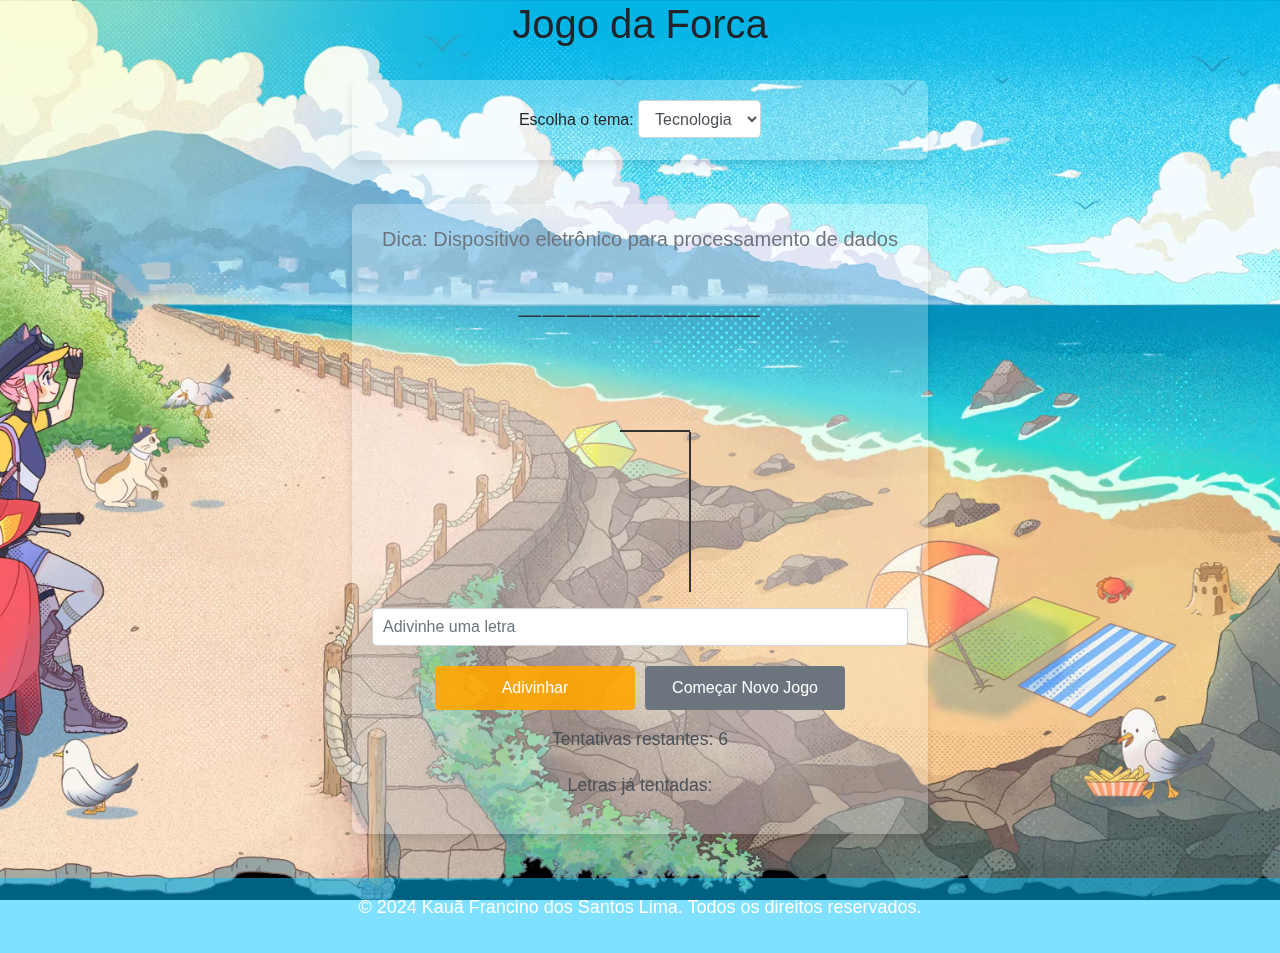
==== pages/forca.html @ 46af1627 "jogo_forca" ====
<!DOCTYPE html>
<html lang="pt-BR">

<head>
    <meta charset="UTF-8">
    <link rel="icon" href="../static/images/forca.png" type="image/png">
    <meta name="viewport" content="width=device-width, initial-scale=1.0">
    <title>Jogo da Forca</title>
    <link rel="stylesheet" href="https://maxcdn.bootstrapcdn.com/bootstrap/4.5.2/css/bootstrap.min.css">
    <link rel="stylesheet" href="../static/css/forca.css">
</head>

<body>
    <h1 class="text-center">Jogo da Forca</h1>

    <!-- Seletor de Tema -->
    <div class="container text-center mt-4">
        <label for="tema">Escolha o tema:</label>
        <select id="tema" class="form-control d-inline-block w-auto">
            <option value="tecnologia">Tecnologia</option>
            <option value="animais">Animais</option>
            <option value="frutas">Frutas</option>
        </select>
    </div>

    <!-- Vídeo de Fundo -->
    <video id="background-video" autoplay muted loop style="position: fixed; top: 0; left: 0; width: 100%; height: 100%; object-fit: cover; z-index: -1;">
        <source src="../static/video/steam02.mp4" type="video/mp4">
        Seu navegador não suporta o elemento de vídeo.
    </video>


    <!-- Container do Jogo -->
    <div class="container mt-4">
        <div id="jogo" class="text-center">
            <p id="dica" class="lead"></p>
            <h3 id="palavra" class="display-4"></h3>
            <div id="forca" style="position: relative; width: 150px; height: 250px; margin: auto;"></div>
            <div class="form-group mt-3">
                <input type="text" id="guess" maxlength="1" class="form-control" placeholder="Adivinhe uma letra">
            </div>
            <div class="botoes mt-3">
                <button class="btn btn-primary" onclick="adivinharLetra()">Adivinhar</button>
                <button class="btn btn-secondary" onclick="iniciarJogo()">Começar Novo Jogo</button>
            </div>
            <p id="status" class="mt-3"></p>
            <p id="attempts"></p>
        </div>
    </div>

    <!-- Rodapé -->
    <footer class="text-center mt-4">
        <p>&copy; 2024 Kauã Francino dos Santos Lima. Todos os direitos reservados.</p>
    </footer>

    <!-- Scripts -->
    <script src="../static/js/temas.js"></script>
    <script src="../static/js/jogos.js"></script>
    <script src="../static/js/bonecos.js"></script>    
    <script src="https://code.jquery.com/jquery-3.5.1.slim.min.js"></script>
    <script src="https://cdn.jsdelivr.net/npm/@popperjs/core@2.9.1/dist/umd/popper.min.js"></script>
    <script src="https://maxcdn.bootstrapcdn.com/bootstrap/4.5.2/js/bootstrap.min.js"></script>
</body>

</html>
---- static/css/forca.css ----
body {
    font-family: Arial, sans-serif;
    display: flex;
    flex-direction: column;
    min-height: 100vh;
    margin: 0;
    position: relative; /* Para garantir que o vídeo fique atrás do conteúdo */
}

#background-video {
    position: fixed; /* Fica fixo na tela */
    top: 0;
    left: 0;
    width: 100%;
    height: 100%;
    object-fit: cover; /* Faz o vídeo cobrir a área sem distorcer */
    z-index: -1; /* Coloca o vídeo atrás do conteúdo */
}

.container {
    background-color: #ffffff42;
    border-radius: 8px;
    box-shadow: 0 4px 8px rgba(0, 0, 0, 0.1);
    padding: 20px;
    max-width: 90%;
    width: 45%;
    margin: 20px auto;
    box-sizing: border-box;
    position: relative; /* Garante que o conteúdo fique acima do vídeo */
    z-index: 1; /* Garante que o conteúdo fique acima do vídeo */
}

/* Restante do seu CSS... */


#dica {
    color: #6c757d;
    margin-bottom: 20px;
}

#palavra { 
    color: #343a40;
    font-weight: bold;
    letter-spacing: 2px;
    margin-bottom: 20px;
}

#guess {
    width: 100%;
    padding: 10px;
    margin-bottom: 20px;
    box-sizing: border-box;
}

.botoes {
    display: flex;
    justify-content: center;
    align-items: center;
    gap: 10px;
    flex-wrap: wrap;
}

.btn {
    padding: 10px 20px;
    font-size: 16px; 
    border-radius: 4px; 
    border: none;
    cursor: pointer;
    text-align: center;
    flex: 1 1 150px; 
    max-width: 200px;
}

.btn-primary {
    background-color: #ffa600e7; 
    color: white;
}

.btn-primary:hover {
    background-color: #dd9000e7;
}

.btn-secondary {
    background-color: #6c757d;
    color: white;
}

.btn-secondary:hover { 
    background-color: #5a6268;
}

/* Espaçamento para status e Letras tentadas */
#status,
#attempts {
    font-size: 1.1em;
    color: #495057;
    margin-top: 20px;
}

#forca {
    width: 150px;
    height: 250px;
    margin: 20px auto;
    position: relative;
}

#forca div {
    background-color: blue; 
    position: absolute;
}

footer {
    background-color: #00c3ff80;
    color: #fff;
    padding: 15px 0;
    font-size: 18px;
    text-align: center;
    margin-top: auto;
    line-height: 1.6; 
    width: 100%;
}

header {
    background-color: #00c3ff80; 
    color: #fff;
    padding: 15px 0;
    text-align: center; 
    margin-bottom: 20px;
}

img.senai-logo {
    max-width: 20%; 
    height: auto;
    display: block;
    margin: 0 auto;
}

.display-4 {
    font-size: 2.5rem; /* Tamanho da fonte para telas maiores */
    font-weight: 300;
    line-height: 1.2;
}

/* Media Queries para telas menores */
@media (max-width: 768px) {
    .container {
        width: 90%;
        padding: 15px;
    }

    .btn {
        flex: 1 1 100%; /* Botões ocupam toda a Largura disponível */ 
        max-width: none; /* Remove a Largura máxima */
        margin-bottom: 10px; /* Espaçamento inferior entre botões empilhados */
    }

    #forca {
        width: 120px; 
        height: 200px;
    }

    footer,
    header {
        padding: 10px 0;
        font-size: 16px;
    }

    img.senai-logo {
        max-width: 30%;
    }

    .display-4 {
        font-size: 2rem; /* Ajuste para tablets e dispositivos intermediários */
    }
}

@media (max-width: 480px) {
    .container {
        width: 95%;
        padding: 10px;
    }

    #forca {
        width: 100px; 
        height: 180px;
    }

    .btn {
        font-size: 14px;
        padding: 8px 16px;
    }

    footer,
    header {
        font-size: 14px;
    }

    img.senai-logo {
        max-width: 40%;
    }

    .display-4 {
        font-size: 1.5rem; /* Ajuste para dispositivos móveis */
    }
}
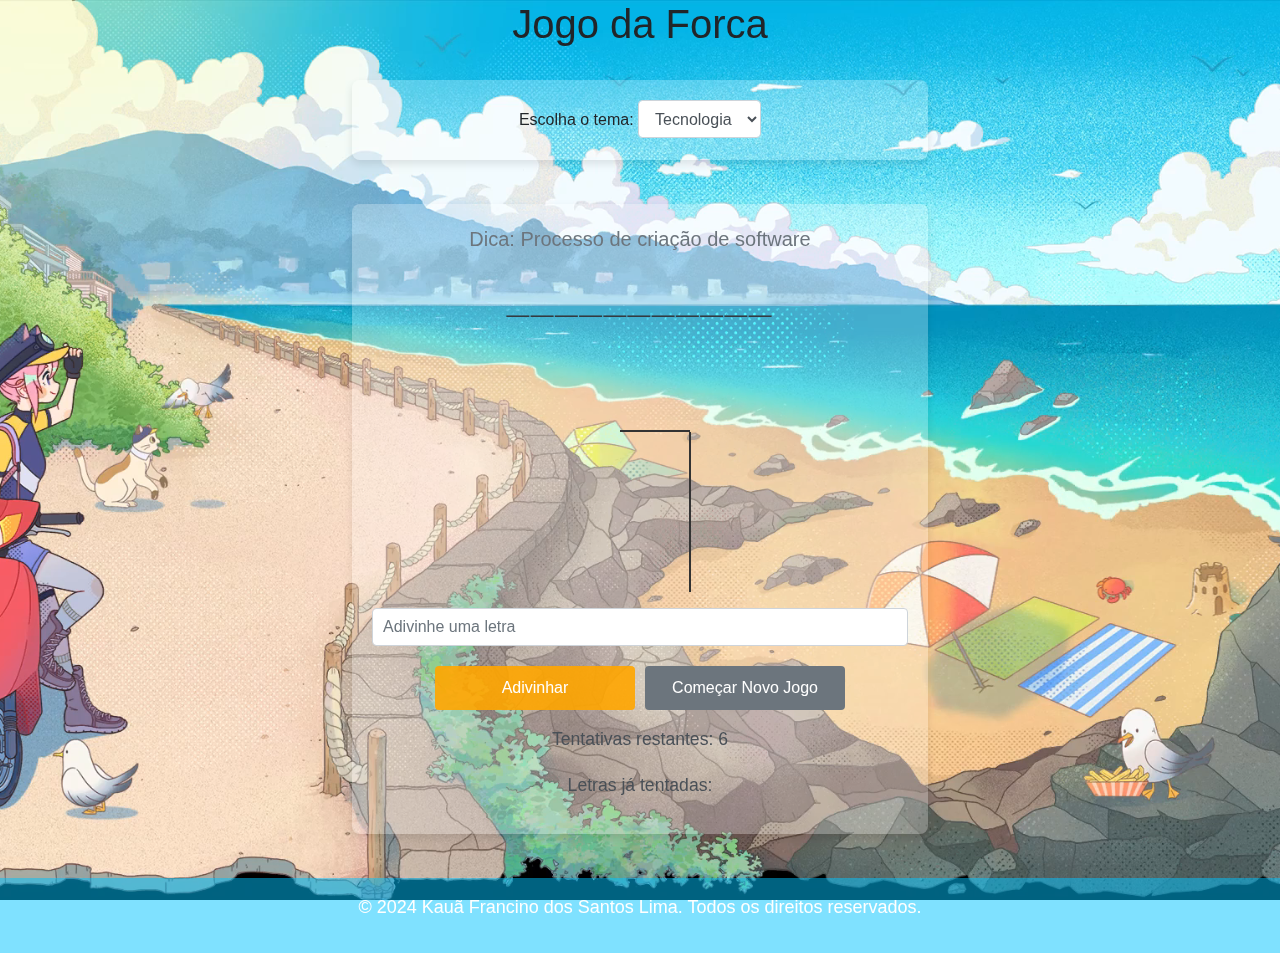
==== commit 48629bfb: "jogo_forca" ====
--- a/pages/forca.html
+++ b/pages/forca.html
@@ -11,6 +11,9 @@
 </head>
 
 <body>
+    <audio autoplay loop>
+        <source src="../static/audio/kudasai.mp3" type="audio/mp3">
+    </audio>
     <h1 class="text-center">Jogo da Forca</h1>
 
     <!-- Seletor de Tema -->
@@ -23,14 +26,12 @@
         </select>
     </div>
 
-    <!-- Vídeo de Fundo -->
     <video id="background-video" autoplay muted loop style="position: fixed; top: 0; left: 0; width: 100%; height: 100%; object-fit: cover; z-index: -1;">
         <source src="../static/video/steam02.mp4" type="video/mp4">
         Seu navegador não suporta o elemento de vídeo.
     </video>
 
 
-    <!-- Container do Jogo -->
     <div class="container mt-4">
         <div id="jogo" class="text-center">
             <p id="dica" class="lead"></p>
@@ -48,12 +49,10 @@
         </div>
     </div>
 
-    <!-- Rodapé -->
     <footer class="text-center mt-4">
         <p>&copy; 2024 Kauã Francino dos Santos Lima. Todos os direitos reservados.</p>
     </footer>
 
-    <!-- Scripts -->
     <script src="../static/js/temas.js"></script>
     <script src="../static/js/jogos.js"></script>
     <script src="../static/js/bonecos.js"></script>    
--- a/static/css/forca.css
+++ b/static/css/forca.css
@@ -2,9 +2,9 @@
     font-family: Arial, sans-serif;
     display: flex;
     flex-direction: column;
-    min-height: 100vh;
+    min-height: 100vh; /* Faz o body ter pelo menos a altura total da tela */
     margin: 0;
-    position: relative; /* Para garantir que o vídeo fique atrás do conteúdo */
+    position: relative;
 }
 
 #background-video {
@@ -108,14 +108,16 @@
     background-color: blue; 
     position: absolute;
 }
-
+.container {
+    flex-grow: 1; /* Faz com que o conteúdo cresça e ocupe o espaço disponível */
+}
 footer {
     background-color: #00c3ff80;
     color: #fff;
     padding: 15px 0;
     font-size: 18px;
     text-align: center;
-    margin-top: auto;
+    margin-top: auto; 
     line-height: 1.6; 
     width: 100%;
 }
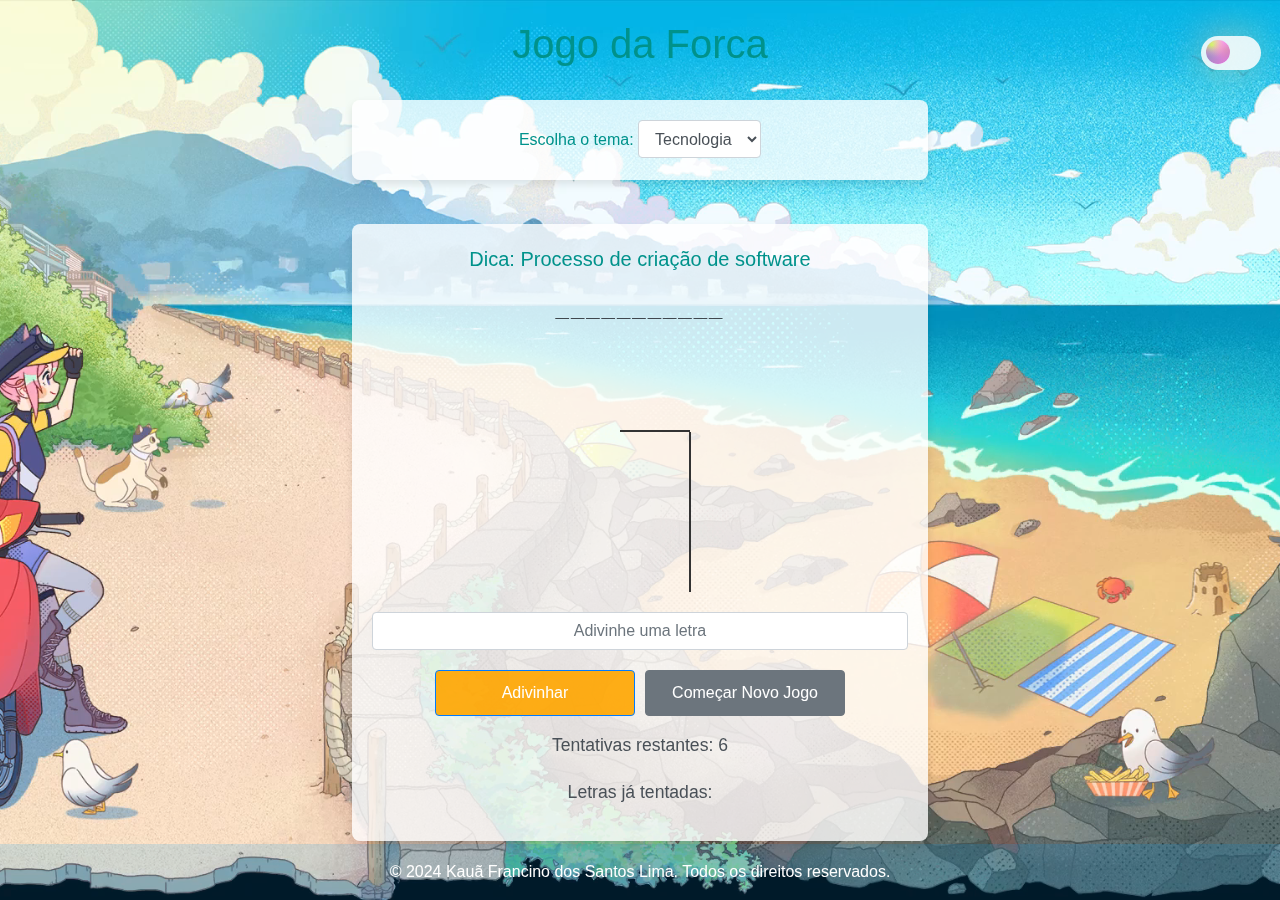
==== commit 80fc0ef1: "jogo_forca" ====
--- a/pages/forca.html
+++ b/pages/forca.html
@@ -18,25 +18,34 @@
 
     <!-- Seletor de Tema -->
     <div class="container text-center mt-4">
-        <label for="tema">Escolha o tema:</label>
+        <label for="tema" class="tema_escolher">Escolha o tema:</label>
         <select id="tema" class="form-control d-inline-block w-auto">
             <option value="tecnologia">Tecnologia</option>
             <option value="animais">Animais</option>
             <option value="frutas">Frutas</option>
+            <option value="filmes">Filmes</option>
         </select>
     </div>
 
-    <video id="background-video" autoplay muted loop style="position: fixed; top: 0; left: 0; width: 100%; height: 100%; object-fit: cover; z-index: -1;">
-        <source src="../static/video/steam02.mp4" type="video/mp4">
+    <div class="switch-container">
+        <label for="videoSwitch" class="d-block mb-3"></label>
+        <label class="switch">
+            <input type="checkbox" class="input__check" id="videoSwitch">
+            <span class="slider"></span>
+        </label>
+    </div>
+
+    <!-- Vídeo de fundo -->
+    <video id="background-video" autoplay muted loop>
+        <source id="video-source" src="../static/video/steam02.mp4" type="video/mp4">
         Seu navegador não suporta o elemento de vídeo.
     </video>
-
 
     <div class="container mt-4">
         <div id="jogo" class="text-center">
             <p id="dica" class="lead"></p>
             <h3 id="palavra" class="display-4"></h3>
-            <div id="forca" style="position: relative; width: 150px; height: 250px; margin: auto;"></div>
+            <div id="forca"></div>
             <div class="form-group mt-3">
                 <input type="text" id="guess" maxlength="1" class="form-control" placeholder="Adivinhe uma letra">
             </div>
@@ -46,6 +55,7 @@
             </div>
             <p id="status" class="mt-3"></p>
             <p id="attempts"></p>
+            <p id="erro" style="color: red;"></p>
         </div>
     </div>
 
@@ -55,10 +65,26 @@
 
     <script src="../static/js/temas.js"></script>
     <script src="../static/js/jogos.js"></script>
-    <script src="../static/js/bonecos.js"></script>    
+    <script src="../static/js/bonecos.js"></script>
     <script src="https://code.jquery.com/jquery-3.5.1.slim.min.js"></script>
     <script src="https://cdn.jsdelivr.net/npm/@popperjs/core@2.9.1/dist/umd/popper.min.js"></script>
     <script src="https://maxcdn.bootstrapcdn.com/bootstrap/4.5.2/js/bootstrap.min.js"></script>
+
+    <!-- Script para trocar o vídeo de fundo -->
+    <script>
+        document.getElementById('videoSwitch').addEventListener('change', function () {
+            var video = document.getElementById('background-video');
+            var source = document.getElementById('video-source');
+
+            if (this.checked) {
+                source.src = '../static/video/vahalla.mp4';
+            } else {
+                source.src = '../static/video/steam02.mp4';
+            }
+
+            video.load();
+        });
+    </script>
 </body>
 
 </html>
--- a/static/css/forca.css
+++ b/static/css/forca.css
@@ -1,78 +1,98 @@
+/* Global Styles */
 body {
     font-family: Arial, sans-serif;
     display: flex;
     flex-direction: column;
-    min-height: 100vh; /* Faz o body ter pelo menos a altura total da tela */
+    min-height: 100vh;
     margin: 0;
     position: relative;
-}
-
+    background-color: #f4f4f4;
+}
+
+h1 {
+    color: #00928b;
+    text-align: center;
+    margin-top: 20px;
+}
+
+.tema_escolher {
+    color: #00928b;
+}
+
+/* Responsividade do vídeo de fundo */
 #background-video {
-    position: fixed; /* Fica fixo na tela */
+    position: fixed;
     top: 0;
     left: 0;
     width: 100%;
     height: 100%;
-    object-fit: cover; /* Faz o vídeo cobrir a área sem distorcer */
-    z-index: -1; /* Coloca o vídeo atrás do conteúdo */
-}
-
+    object-fit: cover;
+    z-index: -1;
+}
+
+/* Container principal */
 .container {
-    background-color: #ffffff42;
+    background-color: rgba(255, 255, 255, 0.8);
     border-radius: 8px;
     box-shadow: 0 4px 8px rgba(0, 0, 0, 0.1);
     padding: 20px;
     max-width: 90%;
-    width: 45%;
+    width: 100%;
     margin: 20px auto;
-    box-sizing: border-box;
-    position: relative; /* Garante que o conteúdo fique acima do vídeo */
-    z-index: 1; /* Garante que o conteúdo fique acima do vídeo */
-}
-
-/* Restante do seu CSS... */
-
-
+    position: relative;
+    z-index: 1;
+}
+
+@media (min-width: 768px) {
+    .container {
+        width: 60%;
+    }
+}
+
+@media (min-width: 1024px) {
+    .container {
+        width: 45%;
+    }
+}
+
+/* Estilos para a área do jogo */
 #dica {
-    color: #6c757d;
+    color: #00928b;
     margin-bottom: 20px;
 }
 
-#palavra { 
+#palavra {
     color: #343a40;
     font-weight: bold;
     letter-spacing: 2px;
     margin-bottom: 20px;
+    font-size: 1.5em;
 }
 
 #guess {
     width: 100%;
     padding: 10px;
     margin-bottom: 20px;
-    box-sizing: border-box;
+    text-align: center;
 }
 
 .botoes {
     display: flex;
     justify-content: center;
-    align-items: center;
     gap: 10px;
     flex-wrap: wrap;
 }
 
 .btn {
     padding: 10px 20px;
-    font-size: 16px; 
-    border-radius: 4px; 
-    border: none;
-    cursor: pointer;
-    text-align: center;
-    flex: 1 1 150px; 
+    font-size: 16px;
+    border-radius: 4px;
+    flex: 1 1 150px;
     max-width: 200px;
 }
 
 .btn-primary {
-    background-color: #ffa600e7; 
+    background-color: #ffa600e7;
     color: white;
 }
 
@@ -85,13 +105,11 @@
     color: white;
 }
 
-.btn-secondary:hover { 
+.btn-secondary:hover {
     background-color: #5a6268;
 }
 
-/* Espaçamento para status e Letras tentadas */
-#status,
-#attempts {
+#status, #attempts {
     font-size: 1.1em;
     color: #495057;
     margin-top: 20px;
@@ -104,104 +122,123 @@
     position: relative;
 }
 
-#forca div {
-    background-color: blue; 
-    position: absolute;
-}
-.container {
-    flex-grow: 1; /* Faz com que o conteúdo cresça e ocupe o espaço disponível */
-}
+/* Botão switch para trocar o vídeo */
+.switch-container {
+    position: absolute;
+    top: 20px;
+    right: 20px;
+    z-index: 10;
+}
+
+/* From Uiverse.io by EddyBel */ 
+/* The switch - the box around the slider */
+.switch {
+    font-size: 17px;
+    position: relative;
+    display: inline-block;
+    width: 3.5em;
+    height: 2em;
+    transform-style: preserve-3d;
+    perspective: 500px;
+    animation: toggle__animation 3s infinite;
+  }
+  
+  .switch::before {
+    content: "";
+    position: absolute;
+    width: 100%;
+    height: 100%;
+    left: 0;
+    top: 0;
+    filter: blur(20px);
+    z-index: -1;
+    border-radius: 50px;
+    background-color: #d8ff99;
+    background-image: radial-gradient(at 21% 46%, hsla(183,65%,60%,1) 0px, transparent 50%),
+  radial-gradient(at 23% 25%, hsla(359,74%,70%,1) 0px, transparent 50%),
+  radial-gradient(at 20% 1%, hsla(267,83%,75%,1) 0px, transparent 50%),
+  radial-gradient(at 86% 87%, hsla(204,69%,68%,1) 0px, transparent 50%),
+  radial-gradient(at 99% 41%, hsla(171,72%,77%,1) 0px, transparent 50%),
+  radial-gradient(at 55% 24%, hsla(138,60%,62%,1) 0px, transparent 50%);
+  }
+  
+  /* Hide default HTML checkbox */
+  .switch input {
+    opacity: 0;
+    width: 0;
+    height: 0;
+  }
+  
+  /* The slider */
+  .slider {
+    position: absolute;
+    cursor: pointer;
+    top: 0;
+    left: 0;
+    right: 0;
+    bottom: 0;
+    background-color: #fdfefedc;
+    transition: .4s;
+    border-radius: 30px;
+  }
+  
+  .slider:before {
+    position: absolute;
+    content: "";
+    height: 1.4em;
+    width: 1.4em;
+    left: 0.3em;
+    bottom: 0.35em;
+    transition: .4s;
+    border-radius: 50%;
+    box-shadow: rgba(0, 0, 0, 0.17) 0px -10px 10px 0px inset,
+       rgba(0, 0, 0, 0.09) 0px -1px 15px -8px;
+    background-color: #ff99fd;
+    background-image: radial-gradient(at 81% 39%, hsla(327,79%,79%,1) 0px, transparent 50%),
+    radial-gradient(at 11% 72%, hsla(264,64%,79%,1) 0px, transparent 50%),
+    radial-gradient(at 23% 20%, hsla(75,98%,71%,1) 0px, transparent 50%);
+  }
+  
+  .input__check:checked + .slider {
+    background-color: #17202A;
+  }
+  
+  .input__check:checked + .slider:before {
+    transform: translateX(1.5em);
+  }
+  
+  @keyframes toggle__animation {
+    0%, 100% {
+      transform: translateY(-10px) rotateX(15deg) rotateY(-20deg);
+    }
+  
+    50% {
+      transform: translateY(0px) rotateX(15deg) rotateY(-20deg);
+    }
+  }
+
+/* Estilos do rodapé */
 footer {
-    background-color: #00c3ff80;
-    color: #fff;
-    padding: 15px 0;
-    font-size: 18px;
+    background-color: #009df82a;
+    padding: 1rem;
     text-align: center;
-    margin-top: auto; 
-    line-height: 1.6; 
-    width: 100%;
-}
-
-header {
-    background-color: #00c3ff80; 
-    color: #fff;
-    padding: 15px 0;
-    text-align: center; 
-    margin-bottom: 20px;
-}
-
-img.senai-logo {
-    max-width: 20%; 
-    height: auto;
-    display: block;
-    margin: 0 auto;
-}
-
-.display-4 {
-    font-size: 2.5rem; /* Tamanho da fonte para telas maiores */
-    font-weight: 300;
-    line-height: 1.2;
-}
-
-/* Media Queries para telas menores */
-@media (max-width: 768px) {
-    .container {
-        width: 90%;
-        padding: 15px;
-    }
-
-    .btn {
-        flex: 1 1 100%; /* Botões ocupam toda a Largura disponível */ 
-        max-width: none; /* Remove a Largura máxima */
-        margin-bottom: 10px; /* Espaçamento inferior entre botões empilhados */
-    }
-
-    #forca {
-        width: 120px; 
-        height: 200px;
-    }
-
-    footer,
-    header {
-        padding: 10px 0;
-        font-size: 16px;
-    }
-
-    img.senai-logo {
-        max-width: 30%;
-    }
-
-    .display-4 {
-        font-size: 2rem; /* Ajuste para tablets e dispositivos intermediários */
-    }
-}
-
-@media (max-width: 480px) {
-    .container {
-        width: 95%;
-        padding: 10px;
-    }
-
-    #forca {
-        width: 100px; 
-        height: 180px;
-    }
-
+    color: #ffffff;
+    position: absolute;
+    bottom: 0;
+    width: 100%;
+}
+
+footer p {
+    margin: 0;
+}
+
+/* Ajuste responsivo para o input e os botões */
+@media (max-width: 576px) {
+    #guess {
+        font-size: 1.2em;
+    }
     .btn {
         font-size: 14px;
         padding: 8px 16px;
     }
-
-    footer,
-    header {
-        font-size: 14px;
-    }
-
-    img.senai-logo {
-        max-width: 40%;
-    }
-
-    .display-4 {
-        font-size: 1.5rem; /* Ajuste para dispositivos móveis */
-    }
-}
+}
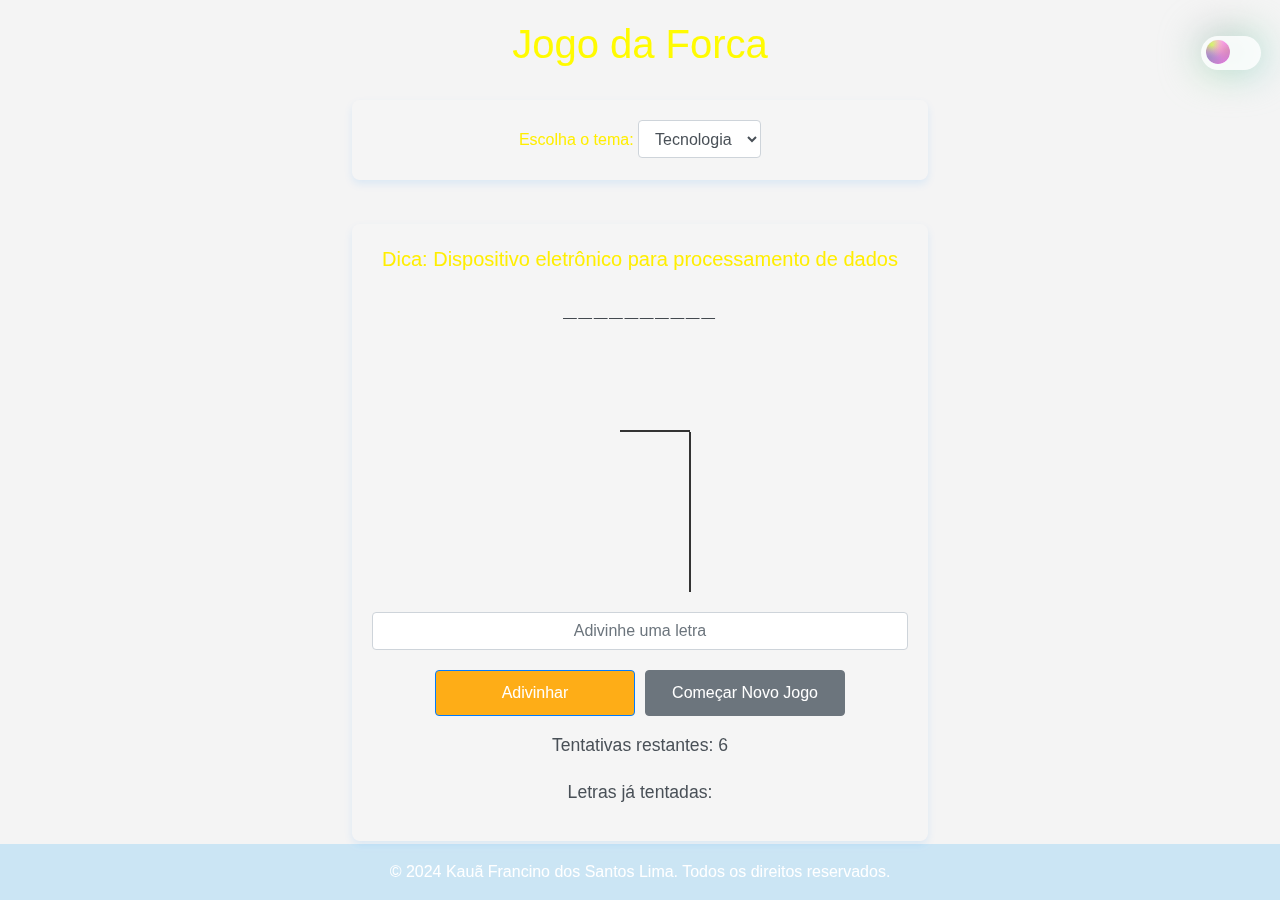
==== commit 82bbe9c9: "jogo_forca" ====
--- a/pages/forca.html
+++ b/pages/forca.html
@@ -37,7 +37,7 @@
 
     <!-- Vídeo de fundo -->
     <video id="background-video" autoplay muted loop>
-        <source id="video-source" src="../static/video/steam02.mp4" type="video/mp4">
+        <source id="video-source" src="../static/video/rain.mp4" type="video/mp4">
         Seu navegador não suporta o elemento de vídeo.
     </video>
 
@@ -79,7 +79,7 @@
             if (this.checked) {
                 source.src = '../static/video/vahalla.mp4';
             } else {
-                source.src = '../static/video/steam02.mp4';
+                source.src = '../static/video/rain.mp4';
             }
 
             video.load();
--- a/static/css/forca.css
+++ b/static/css/forca.css
@@ -1,4 +1,23 @@
-/* Global Styles */
+:root {
+    --cor-fundo: #f4f4f4;
+    --cor-titulo: #fffb00;
+    --cor-tema-escolher: #ffee00;
+    --cor-container: rgba(255, 255, 255, 0.103);
+    --cor-sombra-container: rgba(0, 140, 255, 0.1);
+    --cor-dica: #ffee00;
+    --cor-palavra: #343a40;
+    --cor-botao-primario: #ffa600e7;
+    --cor-botao-primario-hover: #dd9000e7;
+    --cor-botao-secundario: #6c757d;
+    --cor-botao-secundario-hover: #5a6268;
+    --cor-texto-status: #495057;
+    --cor-switch-fundo: #fdfefedc;
+    --cor-switch-bolinha: #ff99fd;
+    --cor-switch-bolinha-checked: #17202A;
+    --cor-rodape: #009df82a;
+    --cor-texto-rodape: #ffffff;
+}
+
 body {
     font-family: Arial, sans-serif;
     display: flex;
@@ -6,17 +25,17 @@
     min-height: 100vh;
     margin: 0;
     position: relative;
-    background-color: #f4f4f4;
+    background-color: var(--cor-fundo);
 }
 
 h1 {
-    color: #00928b;
+    color: var(--cor-titulo);
     text-align: center;
     margin-top: 20px;
 }
 
 .tema_escolher {
-    color: #00928b;
+    color: var(--cor-tema-escolher);
 }
 
 /* Responsividade do vídeo de fundo */
@@ -32,9 +51,9 @@
 
 /* Container principal */
 .container {
-    background-color: rgba(255, 255, 255, 0.8);
+    background-color: var(--cor-container);
     border-radius: 8px;
-    box-shadow: 0 4px 8px rgba(0, 0, 0, 0.1);
+    box-shadow: 0 4px 8px var(--cor-sombra-container);
     padding: 20px;
     max-width: 90%;
     width: 100%;
@@ -57,12 +76,12 @@
 
 /* Estilos para a área do jogo */
 #dica {
-    color: #00928b;
+    color: var(--cor-dica);
     margin-bottom: 20px;
 }
 
 #palavra {
-    color: #343a40;
+    color: var(--cor-palavra);
     font-weight: bold;
     letter-spacing: 2px;
     margin-bottom: 20px;
@@ -92,26 +111,26 @@
 }
 
 .btn-primary {
-    background-color: #ffa600e7;
+    background-color: var(--cor-botao-primario);
     color: white;
 }
 
 .btn-primary:hover {
-    background-color: #dd9000e7;
+    background-color: var(--cor-botao-primario-hover);
 }
 
 .btn-secondary {
-    background-color: #6c757d;
+    background-color: var(--cor-botao-secundario);
     color: white;
 }
 
 .btn-secondary:hover {
-    background-color: #5a6268;
+    background-color: var(--cor-botao-secundario-hover);
 }
 
 #status, #attempts {
     font-size: 1.1em;
-    color: #495057;
+    color: var(--cor-texto-status);
     margin-top: 20px;
 }
 
@@ -130,7 +149,6 @@
     z-index: 10;
 }
 
-/* From Uiverse.io by EddyBel */ 
 /* The switch - the box around the slider */
 .switch {
     font-size: 17px;
@@ -141,9 +159,9 @@
     transform-style: preserve-3d;
     perspective: 500px;
     animation: toggle__animation 3s infinite;
-  }
-  
-  .switch::before {
+}
+
+.switch::before {
     content: "";
     position: absolute;
     width: 100%;
@@ -155,34 +173,32 @@
     border-radius: 50px;
     background-color: #d8ff99;
     background-image: radial-gradient(at 21% 46%, hsla(183,65%,60%,1) 0px, transparent 50%),
-  radial-gradient(at 23% 25%, hsla(359,74%,70%,1) 0px, transparent 50%),
-  radial-gradient(at 20% 1%, hsla(267,83%,75%,1) 0px, transparent 50%),
-  radial-gradient(at 86% 87%, hsla(204,69%,68%,1) 0px, transparent 50%),
-  radial-gradient(at 99% 41%, hsla(171,72%,77%,1) 0px, transparent 50%),
-  radial-gradient(at 55% 24%, hsla(138,60%,62%,1) 0px, transparent 50%);
-  }
-  
-  /* Hide default HTML checkbox */
-  .switch input {
+    radial-gradient(at 23% 25%, hsla(359,74%,70%,1) 0px, transparent 50%),
+    radial-gradient(at 20% 1%, hsla(267,83%,75%,1) 0px, transparent 50%),
+    radial-gradient(at 86% 87%, hsla(204,69%,68%,1) 0px, transparent 50%),
+    radial-gradient(at 99% 41%, hsla(171,72%,77%,1) 0px, transparent 50%),
+    radial-gradient(at 55% 24%, hsla(138,60%,62%,1) 0px, transparent 50%);
+}
+
+.switch input {
     opacity: 0;
     width: 0;
     height: 0;
-  }
-  
-  /* The slider */
-  .slider {
+}
+
+.slider {
     position: absolute;
     cursor: pointer;
     top: 0;
     left: 0;
     right: 0;
     bottom: 0;
-    background-color: #fdfefedc;
+    background-color: var(--cor-switch-fundo);
     transition: .4s;
     border-radius: 30px;
-  }
-  
-  .slider:before {
+}
+
+.slider:before {
     position: absolute;
     content: "";
     height: 1.4em;
@@ -193,36 +209,35 @@
     border-radius: 50%;
     box-shadow: rgba(0, 0, 0, 0.17) 0px -10px 10px 0px inset,
        rgba(0, 0, 0, 0.09) 0px -1px 15px -8px;
-    background-color: #ff99fd;
+    background-color: var(--cor-switch-bolinha);
     background-image: radial-gradient(at 81% 39%, hsla(327,79%,79%,1) 0px, transparent 50%),
     radial-gradient(at 11% 72%, hsla(264,64%,79%,1) 0px, transparent 50%),
     radial-gradient(at 23% 20%, hsla(75,98%,71%,1) 0px, transparent 50%);
-  }
-  
-  .input__check:checked + .slider {
-    background-color: #17202A;
-  }
-  
-  .input__check:checked + .slider:before {
+}
+
+.input__check:checked + .slider {
+    background-color: var(--cor-switch-bolinha-checked);
+}
+
+.input__check:checked + .slider:before {
     transform: translateX(1.5em);
-  }
-  
-  @keyframes toggle__animation {
+}
+
+@keyframes toggle__animation {
     0%, 100% {
       transform: translateY(-10px) rotateX(15deg) rotateY(-20deg);
     }
-  
     50% {
       transform: translateY(0px) rotateX(15deg) rotateY(-20deg);
     }
-  }
+}
 
 /* Estilos do rodapé */
 footer {
-    background-color: #009df82a;
+    background-color: var(--cor-rodape);
     padding: 1rem;
     text-align: center;
-    color: #ffffff;
+    color: var(--cor-texto-rodape);
     position: absolute;
     bottom: 0;
     width: 100%;
@@ -232,7 +247,6 @@
     margin: 0;
 }
 
-/* Ajuste responsivo para o input e os botões */
 @media (max-width: 576px) {
     #guess {
         font-size: 1.2em;
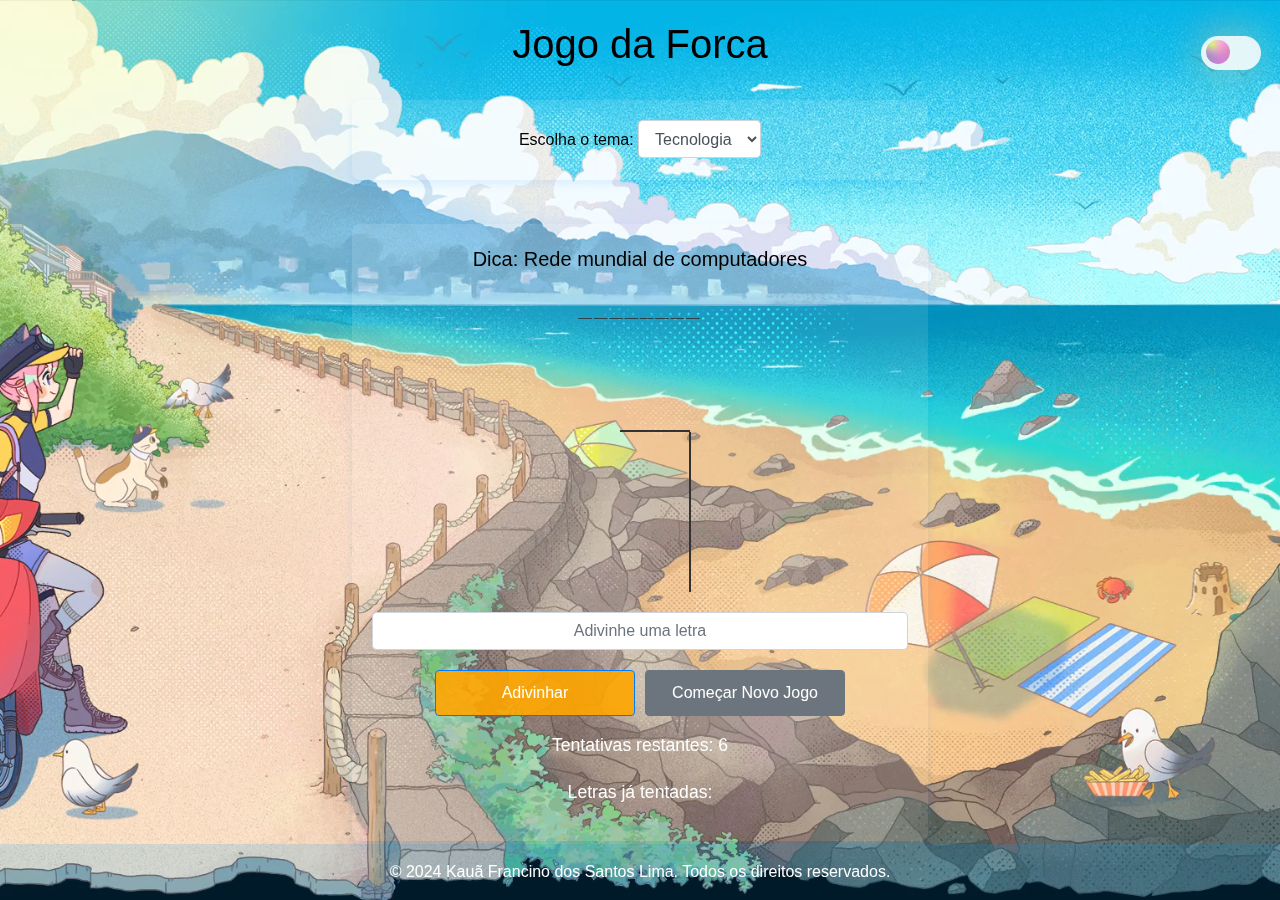
==== commit 8abd434d: "jogo_forca" ====
--- a/pages/forca.html
+++ b/pages/forca.html
@@ -37,7 +37,7 @@
 
     <!-- Vídeo de fundo -->
     <video id="background-video" autoplay muted loop>
-        <source id="video-source" src="../static/video/rain.mp4" type="video/mp4">
+        <source id="video-source" src="../static/video/steam02.mp4" type="video/mp4">
         Seu navegador não suporta o elemento de vídeo.
     </video>
 
@@ -77,9 +77,9 @@
             var source = document.getElementById('video-source');
 
             if (this.checked) {
-                source.src = '../static/video/vahalla.mp4';
+                source.src = '../static/video/steam03.mp4';
             } else {
-                source.src = '../static/video/rain.mp4';
+                source.src = '../static/video/steam02.mp4';
             }
 
             video.load();
--- a/static/css/forca.css
+++ b/static/css/forca.css
@@ -1,16 +1,16 @@
 :root {
     --cor-fundo: #f4f4f4;
-    --cor-titulo: #fffb00;
-    --cor-tema-escolher: #ffee00;
+    --cor-titulo: #000000;
+    --cor-tema-escolher: #000000;
     --cor-container: rgba(255, 255, 255, 0.103);
     --cor-sombra-container: rgba(0, 140, 255, 0.1);
-    --cor-dica: #ffee00;
+    --cor-dica: #000000;
     --cor-palavra: #343a40;
     --cor-botao-primario: #ffa600e7;
     --cor-botao-primario-hover: #dd9000e7;
     --cor-botao-secundario: #6c757d;
     --cor-botao-secundario-hover: #5a6268;
-    --cor-texto-status: #495057;
+    --cor-texto-status: #ffffff;
     --cor-switch-fundo: #fdfefedc;
     --cor-switch-bolinha: #ff99fd;
     --cor-switch-bolinha-checked: #17202A;
